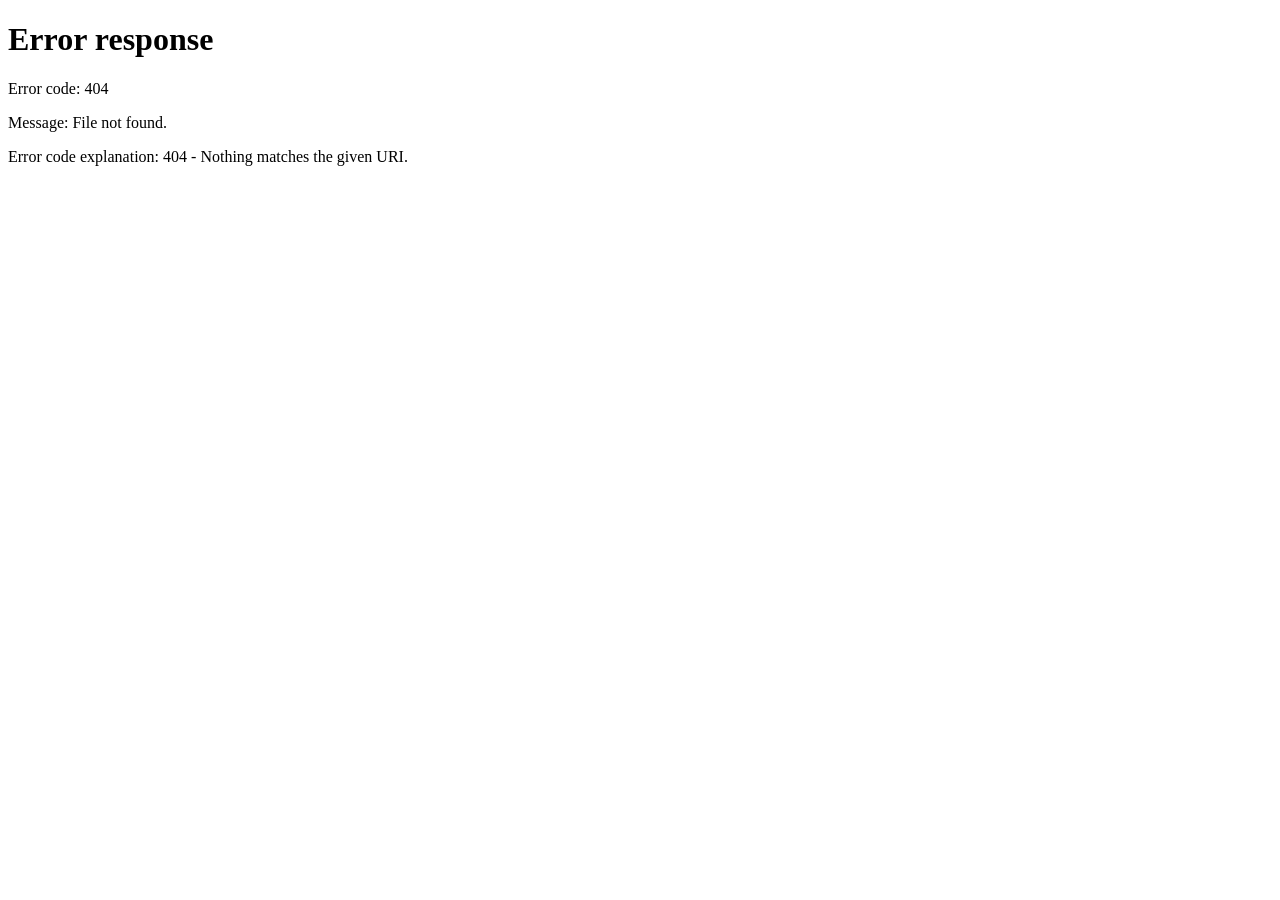
==== index.html @ b80db7d7 "Add root redirect to display page" ====
<!doctype html>
<html lang="en">
  <head>
    <meta charset="utf-8">
    <meta name="viewport" content="width=device-width, initial-scale=1">
    <meta http-equiv="refresh" content="0; url=./display/">
    <title>XtremeSystem Display</title>
    <style>
      body {
        margin: 0;
        min-height: 100vh;
        display: grid;
        place-items: center;
        color: #f7fbff;
        background: #03080d;
        font-family: "Segoe UI", sans-serif;
      }
      a {
        color: #05b8ff;
      }
    </style>
  </head>
  <body>
    <p>Opening <a href="./display/">XtremeSystem display</a>...</p>
  </body>
</html>
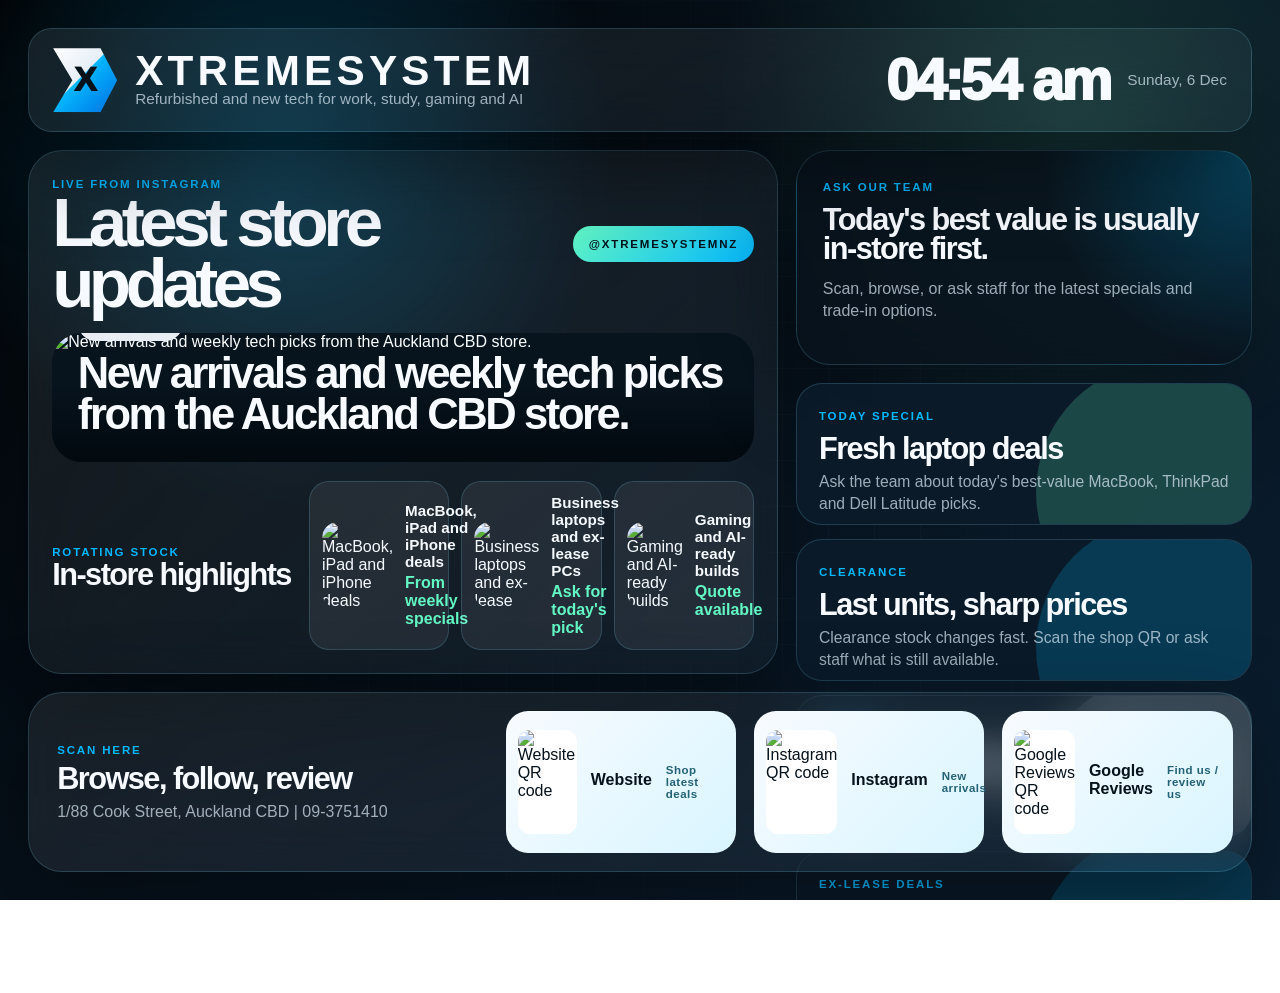
==== commit 40821dd4: "Show display directly at root" ====
--- a/index.html
+++ b/index.html
@@ -3,24 +3,90 @@
   <head>
     <meta charset="utf-8">
     <meta name="viewport" content="width=device-width, initial-scale=1">
-    <meta http-equiv="refresh" content="0; url=./display/">
-    <title>XtremeSystem Display</title>
-    <style>
-      body {
-        margin: 0;
-        min-height: 100vh;
-        display: grid;
-        place-items: center;
-        color: #f7fbff;
-        background: #03080d;
-        font-family: "Segoe UI", sans-serif;
-      }
-      a {
-        color: #05b8ff;
-      }
-    </style>
+    <meta name="robots" content="noindex">
+    <title>XtremeSystem Store Display</title>
+    <link rel="stylesheet" href="./display/styles.css">
   </head>
   <body>
-    <p>Opening <a href="./display/">XtremeSystem display</a>...</p>
+    <main class="display-shell">
+      <section class="top-bar" aria-label="Store header">
+        <div class="brand-lockup">
+          <span class="brand-mark" aria-hidden="true">X</span>
+          <div>
+            <strong id="storeName">XtremeSystem</strong>
+            <span id="storeTagline">Refurbished and new tech</span>
+          </div>
+        </div>
+        <div class="live-meta">
+          <span id="clock">--:--</span>
+          <span id="dateLabel">Today</span>
+        </div>
+      </section>
+
+      <section class="main-grid">
+        <article class="instagram-panel glass-card">
+          <div class="section-head">
+            <div>
+              <span class="kicker">Live from Instagram</span>
+              <h1>Latest store updates</h1>
+            </div>
+            <span class="pill">@xtremesystemnz</span>
+          </div>
+
+          <div class="instagram-stage" id="instagramStage">
+            <a class="instagram-slide is-active" href="https://www.instagram.com/xtremesystemnz/" target="_blank" rel="noreferrer">
+              <img alt="" src="">
+              <div class="instagram-caption">
+                <span>Loading</span>
+                <strong>Preparing latest posts...</strong>
+              </div>
+            </a>
+          </div>
+
+          <div class="inventory-strip" aria-label="Featured stock">
+            <div>
+              <span class="kicker">Rotating stock</span>
+              <h2>In-store highlights</h2>
+            </div>
+            <div class="inventory-cards" id="inventoryCards"></div>
+          </div>
+        </article>
+
+        <aside class="promo-panel">
+          <div class="promo-hero glass-card">
+            <span class="kicker">Ask our team</span>
+            <h2>Today's best value is usually in-store first.</h2>
+            <p>Scan, browse, or ask staff for the latest specials and trade-in options.</p>
+          </div>
+          <div class="promo-stack" id="promoStack"></div>
+        </aside>
+      </section>
+
+      <section class="qr-row glass-card" aria-label="Scan links">
+        <div class="qr-intro">
+          <span class="kicker">Scan here</span>
+          <h2>Browse, follow, review</h2>
+          <p id="storeDetails">1/88 Cook Street, Auckland CBD | 09-3751410</p>
+        </div>
+        <div class="qr-card">
+          <img id="websiteQr" alt="Website QR code">
+          <strong>Website</strong>
+          <span>Shop latest deals</span>
+        </div>
+        <div class="qr-card">
+          <img id="instagramQr" alt="Instagram QR code">
+          <strong>Instagram</strong>
+          <span>New arrivals</span>
+        </div>
+        <div class="qr-card">
+          <img id="reviewsQr" alt="Google Reviews QR code">
+          <strong>Google Reviews</strong>
+          <span>Find us / review us</span>
+        </div>
+      </section>
+    </main>
+
+    <script src="./display/display-config.js"></script>
+    <script src="./display/script.js"></script>
   </body>
 </html>
--- a/display/styles.css
+++ b/display/styles.css
@@ -0,0 +1 @@
+:root{--bg:#03080d;--panel:rgba(9,19,29,.82);--panel-strong:rgba(11,27,42,.94);--line:rgba(128,223,255,.18);--text:#f7fbff;--muted:rgba(229,243,255,.68);--blue:#05b8ff;--deep:#006de0;--silver:#e7edf3;--green:#63f7c4;--radius-xl:34px;--radius-lg:24px;--shadow:0 30px 90px rgba(0,0,0,.42);--font:"Aptos Display","Bahnschrift","Segoe UI",sans-serif}*{box-sizing:border-box}html,body{margin:0;width:100%;min-height:100%;overflow:hidden}body{color:var(--text);font-family:var(--font);background:radial-gradient(circle at 22% 18%,rgba(0,184,255,.24),transparent 26vw),radial-gradient(circle at 84% 12%,rgba(99,247,196,.16),transparent 28vw),linear-gradient(135deg,#020508 0%,#07121d 48%,#0a1e30 100%)}a{color:inherit;text-decoration:none}.display-shell{width:100vw;height:100vh;padding:clamp(18px,2.2vw,42px);display:grid;grid-template-rows:auto minmax(0,1fr) auto;gap:clamp(14px,1.4vw,26px)}.display-shell:before{content:"";position:fixed;inset:0;background:linear-gradient(rgba(255,255,255,.035) 1px,transparent 1px),linear-gradient(90deg,rgba(255,255,255,.035) 1px,transparent 1px);background-size:46px 46px;mask-image:radial-gradient(circle,#000,transparent 82%);pointer-events:none}.glass-card,.top-bar{border:1px solid var(--line);background:linear-gradient(145deg,rgba(255,255,255,.08),rgba(255,255,255,.035));box-shadow:var(--shadow);backdrop-filter:blur(22px)}.top-bar{position:relative;z-index:2;min-height:88px;padding:18px 24px;border-radius:var(--radius-lg);display:flex;align-items:center;justify-content:space-between}.brand-lockup,.live-meta,.section-head,.qr-row,.qr-card,.inventory-strip,.inventory-card{display:flex;align-items:center}.brand-lockup{gap:18px}.brand-mark{width:64px;height:64px;display:grid;place-items:center;color:#03111b;font-weight:1000;font-size:2.1rem;background:linear-gradient(135deg,#fff 0%,#e6eef7 44%,var(--blue) 45%,var(--deep) 100%);clip-path:polygon(0 0,74% 0,100% 50%,74% 100%,0 100%,30% 50%);filter:drop-shadow(0 0 22px rgba(0,184,255,.34))}.brand-lockup strong{display:block;font-size:clamp(2rem,3.3vw,4.2rem);line-height:.9;letter-spacing:.1em;text-transform:uppercase}.brand-lockup span:not(.brand-mark),.live-meta span:last-child{color:var(--muted);font-size:clamp(.9rem,1.2vw,1.3rem)}.live-meta{gap:18px;text-align:right}#clock{font-size:clamp(2.3rem,4.5vw,5.2rem);font-weight:950;letter-spacing:-.05em}.main-grid{position:relative;z-index:1;min-height:0;display:grid;grid-template-columns:minmax(0,1.35fr) minmax(420px,.82fr);gap:clamp(14px,1.4vw,26px)}.instagram-panel,.promo-panel{min-height:0}.instagram-panel{padding:clamp(20px,1.8vw,34px);border-radius:var(--radius-xl);display:grid;grid-template-rows:auto minmax(0,1fr) auto;gap:clamp(16px,1.5vw,28px)}.section-head{justify-content:space-between;gap:18px}.kicker,.pill,.promo-card span,.qr-card span{color:var(--blue);font-weight:900;text-transform:uppercase;letter-spacing:.16em;font-size:clamp(.72rem,.82vw,1rem)}h1,h2,p{margin-top:0}h1{margin-bottom:0;font-size:clamp(2.6rem,5.4vw,7rem);line-height:.88;letter-spacing:-.08em}h2{margin-bottom:0;font-size:clamp(1.5rem,2.4vw,3rem);line-height:.96;letter-spacing:-.05em}p{color:var(--muted);line-height:1.4}.pill{padding:12px 16px;border-radius:999px;color:#06131d;background:linear-gradient(135deg,var(--green),var(--blue))}.instagram-stage{position:relative;min-height:0;overflow:hidden;border-radius:30px;background:#07131d}.instagram-slide{position:absolute;inset:0;display:block;opacity:0;transform:scale(1.02);transition:opacity .9s ease,transform .9s ease}.instagram-slide.is-active{opacity:1;transform:scale(1)}.instagram-slide img{width:100%;height:100%;object-fit:cover;filter:saturate(1.08) contrast(1.04)}.instagram-slide:after{content:"";position:absolute;inset:0;background:linear-gradient(0deg,rgba(1,7,12,.84),transparent 58%)}.instagram-caption{position:absolute;left:clamp(18px,2vw,42px);right:clamp(18px,2vw,42px);bottom:clamp(18px,2vw,42px);z-index:2}.instagram-caption span{display:inline-flex;margin-bottom:12px;padding:9px 13px;border-radius:999px;color:#04121d;font-weight:950;background:var(--silver)}.instagram-caption strong{display:block;max-width:980px;font-size:clamp(2rem,3.4vw,4.7rem);line-height:.96;letter-spacing:-.055em}.inventory-strip{min-height:150px;gap:18px;justify-content:space-between}.inventory-strip>div:first-child{min-width:210px}.inventory-cards{flex:1;display:grid;grid-template-columns:repeat(3,minmax(0,1fr));gap:12px}.inventory-card{gap:12px;min-height:118px;padding:12px;border:1px solid var(--line);border-radius:20px;background:rgba(255,255,255,.07)}.inventory-card img{width:86px;height:86px;object-fit:cover;border-radius:16px}.inventory-card strong,.inventory-card span{display:block}.inventory-card strong{font-size:clamp(.95rem,1.1vw,1.25rem)}.inventory-card span{margin-top:4px;color:var(--green);font-weight:900}.promo-panel{display:grid;grid-template-rows:auto minmax(0,1fr);gap:clamp(14px,1.4vw,24px)}.promo-hero{padding:clamp(22px,2vw,36px);border-radius:var(--radius-xl);background:radial-gradient(circle at top right,rgba(0,184,255,.28),transparent 42%),var(--panel)}.promo-hero h2{margin:10px 0 14px}.promo-stack{display:grid;gap:14px}.promo-card{position:relative;min-height:142px;padding:clamp(20px,1.7vw,32px);border-radius:26px;overflow:hidden;border:1px solid var(--line);background:var(--panel-strong)}.promo-card:before{content:"";position:absolute;inset:auto -10% -70% auto;width:260px;height:260px;border-radius:50%;background:rgba(0,184,255,.2)}.promo-card[data-accent="silver"]:before{background:rgba(231,237,243,.18)}.promo-card[data-accent="cyan"]:before{background:rgba(99,247,196,.2)}.promo-card h3{position:relative;margin:10px 0 8px;font-size:clamp(1.6rem,2.4vw,3.2rem);line-height:.95;letter-spacing:-.05em}.promo-card p{position:relative;margin:0;font-size:clamp(.98rem,1.05vw,1.32rem)}.qr-row{position:relative;z-index:2;min-height:178px;padding:18px;border-radius:var(--radius-xl);gap:18px}.qr-intro{flex:1.15;padding-left:10px}.qr-intro h2{margin:6px 0 8px}.qr-intro p{margin-bottom:0}.qr-card{width:min(18vw,260px);min-width:180px;height:142px;gap:14px;padding:12px;border-radius:22px;color:#05111b;background:linear-gradient(135deg,#f8fbff,#d9f5ff)}.qr-card img{width:104px;height:104px;border-radius:12px;background:#fff}.qr-card strong{display:block;margin-bottom:3px;color:#06131d;font-size:clamp(1rem,1.15vw,1.32rem)}.qr-card span{color:#236176;letter-spacing:.04em;text-transform:none}@media (max-width:1100px){html,body{overflow:auto}.display-shell{height:auto;min-height:100vh}.main-grid,.inventory-cards{grid-template-columns:1fr}.qr-row,.top-bar{flex-wrap:wrap}}
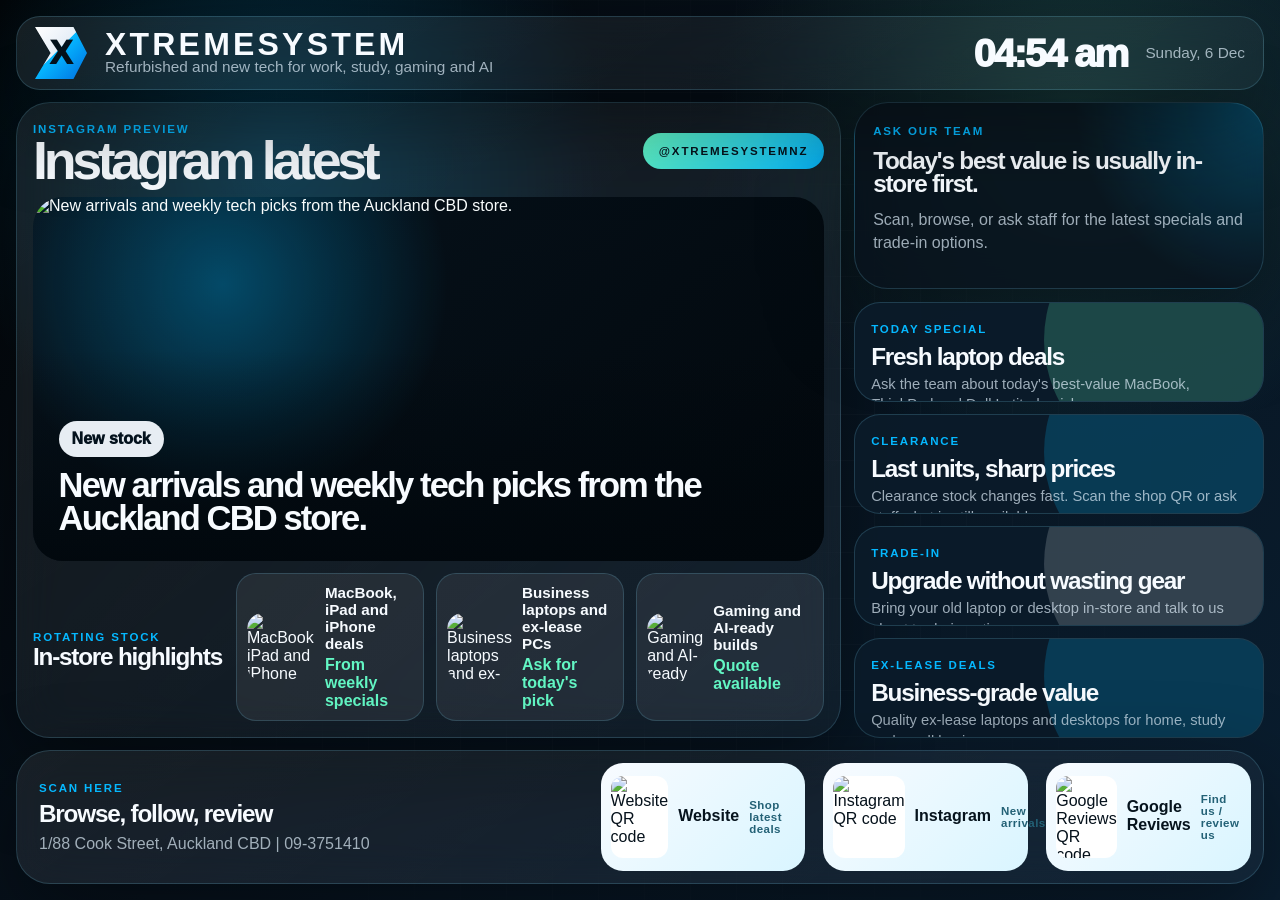
==== commit e0d554f9: "Fit display page to 1920x1080 and surface Instagram panel" ====
--- a/index.html
+++ b/index.html
@@ -6,6 +6,130 @@
     <meta name="robots" content="noindex">
     <title>XtremeSystem Store Display</title>
     <link rel="stylesheet" href="./display/styles.css">
+    <style>
+      html,
+      body {
+        height: 100%;
+        overflow: hidden;
+      }
+
+      .display-shell {
+        padding: clamp(14px, 1.25vw, 28px);
+        gap: clamp(10px, 0.9vw, 18px);
+      }
+
+      .top-bar {
+        min-height: 72px;
+        padding: 10px 18px;
+      }
+
+      .brand-mark {
+        width: 52px;
+        height: 52px;
+      }
+
+      .brand-lockup strong {
+        font-size: clamp(1.8rem, 2.5vw, 3.3rem);
+      }
+
+      #clock {
+        font-size: clamp(2.1rem, 3.1vw, 3.8rem);
+      }
+
+      .main-grid {
+        grid-template-columns: minmax(0, 1.45fr) minmax(360px, 0.72fr);
+        gap: clamp(12px, 1vw, 18px);
+      }
+
+      .instagram-panel {
+        padding: clamp(16px, 1.25vw, 24px);
+        gap: clamp(12px, 1vw, 18px);
+      }
+
+      h1 {
+        font-size: clamp(2.4rem, 4.2vw, 5.2rem);
+      }
+
+      h2 {
+        font-size: clamp(1.35rem, 1.9vw, 2.4rem);
+      }
+
+      .instagram-stage {
+        background:
+          radial-gradient(circle at 24% 24%, rgba(0, 184, 255, 0.34), transparent 34%),
+          linear-gradient(135deg, #07131d, #02080d);
+      }
+
+      .instagram-caption strong {
+        font-size: clamp(1.8rem, 2.7vw, 3.5rem);
+      }
+
+      .inventory-strip {
+        min-height: 116px;
+        gap: 14px;
+      }
+
+      .inventory-strip > div:first-child {
+        min-width: 180px;
+      }
+
+      .inventory-card {
+        min-height: 92px;
+        padding: 10px;
+        gap: 10px;
+      }
+
+      .inventory-card img {
+        width: 68px;
+        height: 68px;
+      }
+
+      .promo-panel {
+        gap: clamp(12px, 1vw, 18px);
+      }
+
+      .promo-hero {
+        padding: clamp(18px, 1.35vw, 26px);
+      }
+
+      .promo-stack {
+        grid-template-rows: repeat(4, minmax(0, 1fr));
+        gap: 12px;
+        min-height: 0;
+      }
+
+      .promo-card {
+        min-height: 0;
+        padding: clamp(16px, 1.15vw, 22px);
+      }
+
+      .promo-card h3 {
+        margin: 8px 0 6px;
+        font-size: clamp(1.35rem, 1.9vw, 2.35rem);
+      }
+
+      .promo-card p {
+        font-size: clamp(0.92rem, 0.95vw, 1.1rem);
+      }
+
+      .qr-row {
+        min-height: 132px;
+        padding: 12px;
+      }
+
+      .qr-card {
+        width: min(16vw, 220px);
+        min-width: 168px;
+        height: 108px;
+        gap: 10px;
+        padding: 10px;
+      }
+
+      .qr-card img {
+        width: 82px;
+        height: 82px;
+      }
+    </style>
   </head>
   <body>
     <main class="display-shell">
@@ -27,18 +151,18 @@
         <article class="instagram-panel glass-card">
           <div class="section-head">
             <div>
-              <span class="kicker">Live from Instagram</span>
-              <h1>Latest store updates</h1>
+              <span class="kicker">Instagram preview</span>
+              <h1>Instagram latest</h1>
             </div>
             <span class="pill">@xtremesystemnz</span>
           </div>
 
           <div class="instagram-stage" id="instagramStage">
             <a class="instagram-slide is-active" href="https://www.instagram.com/xtremesystemnz/" target="_blank" rel="noreferrer">
-              <img alt="" src="">
+              <img alt="XtremeSystem Instagram preview" src="https://images.unsplash.com/photo-1517336714731-489689fd1ca8?auto=format&fit=crop&w=1200&q=80">
               <div class="instagram-caption">
-                <span>Loading</span>
-                <strong>Preparing latest posts...</strong>
+                <span>@xtremesystemnz</span>
+                <strong>New arrivals, deals and workshop updates.</strong>
               </div>
             </a>
           </div>
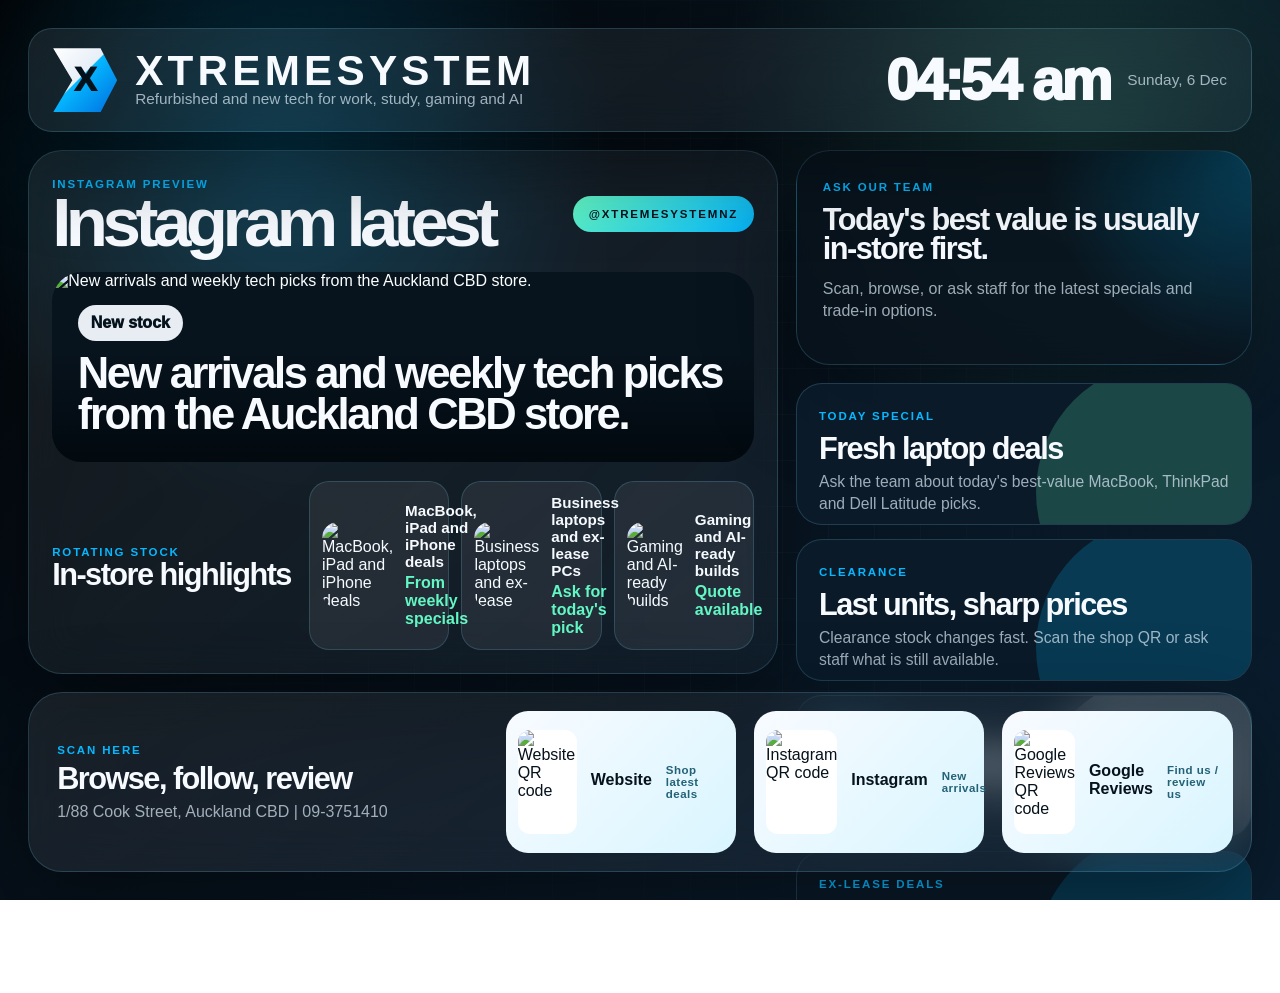
==== commit 1a61772b: "Force fresh Instagram display assets" ====
--- a/index.html
+++ b/index.html
@@ -5,131 +5,7 @@
     <meta name="viewport" content="width=device-width, initial-scale=1">
     <meta name="robots" content="noindex">
     <title>XtremeSystem Store Display</title>
-    <link rel="stylesheet" href="./display/styles.css">
-    <style>
-      html,
-      body {
-        height: 100%;
-        overflow: hidden;
-      }
-
-      .display-shell {
-        padding: clamp(14px, 1.25vw, 28px);
-        gap: clamp(10px, 0.9vw, 18px);
-      }
-
-      .top-bar {
-        min-height: 72px;
-        padding: 10px 18px;
-      }
-
-      .brand-mark {
-        width: 52px;
-        height: 52px;
-      }
-
-      .brand-lockup strong {
-        font-size: clamp(1.8rem, 2.5vw, 3.3rem);
-      }
-
-      #clock {
-        font-size: clamp(2.1rem, 3.1vw, 3.8rem);
-      }
-
-      .main-grid {
-        grid-template-columns: minmax(0, 1.45fr) minmax(360px, 0.72fr);
-        gap: clamp(12px, 1vw, 18px);
-      }
-
-      .instagram-panel {
-        padding: clamp(16px, 1.25vw, 24px);
-        gap: clamp(12px, 1vw, 18px);
-      }
-
-      h1 {
-        font-size: clamp(2.4rem, 4.2vw, 5.2rem);
-      }
-
-      h2 {
-        font-size: clamp(1.35rem, 1.9vw, 2.4rem);
-      }
-
-      .instagram-stage {
-        background:
-          radial-gradient(circle at 24% 24%, rgba(0, 184, 255, 0.34), transparent 34%),
-          linear-gradient(135deg, #07131d, #02080d);
-      }
-
-      .instagram-caption strong {
-        font-size: clamp(1.8rem, 2.7vw, 3.5rem);
-      }
-
-      .inventory-strip {
-        min-height: 116px;
-        gap: 14px;
-      }
-
-      .inventory-strip > div:first-child {
-        min-width: 180px;
-      }
-
-      .inventory-card {
-        min-height: 92px;
-        padding: 10px;
-        gap: 10px;
-      }
-
-      .inventory-card img {
-        width: 68px;
-        height: 68px;
-      }
-
-      .promo-panel {
-        gap: clamp(12px, 1vw, 18px);
-      }
-
-      .promo-hero {
-        padding: clamp(18px, 1.35vw, 26px);
-      }
-
-      .promo-stack {
-        grid-template-rows: repeat(4, minmax(0, 1fr));
-        gap: 12px;
-        min-height: 0;
-      }
-
-      .promo-card {
-        min-height: 0;
-        padding: clamp(16px, 1.15vw, 22px);
-      }
-
-      .promo-card h3 {
-        margin: 8px 0 6px;
-        font-size: clamp(1.35rem, 1.9vw, 2.35rem);
-      }
-
-      .promo-card p {
-        font-size: clamp(0.92rem, 0.95vw, 1.1rem);
-      }
-
-      .qr-row {
-        min-height: 132px;
-        padding: 12px;
-      }
-
-      .qr-card {
-        width: min(16vw, 220px);
-        min-width: 168px;
-        height: 108px;
-        gap: 10px;
-        padding: 10px;
-      }
-
-      .qr-card img {
-        width: 82px;
-        height: 82px;
-      }
-    </style>
+    <link rel="stylesheet" href="./display/styles.css?v=igfix2">
   </head>
   <body>
     <main class="display-shell">
@@ -210,7 +86,7 @@
       </section>
     </main>
 
-    <script src="./display/display-config.js"></script>
-    <script src="./display/script.js"></script>
+    <script src="./display/display-config.js?v=igfix2"></script>
+    <script src="./display/script.js?v=igfix2"></script>
   </body>
 </html>
